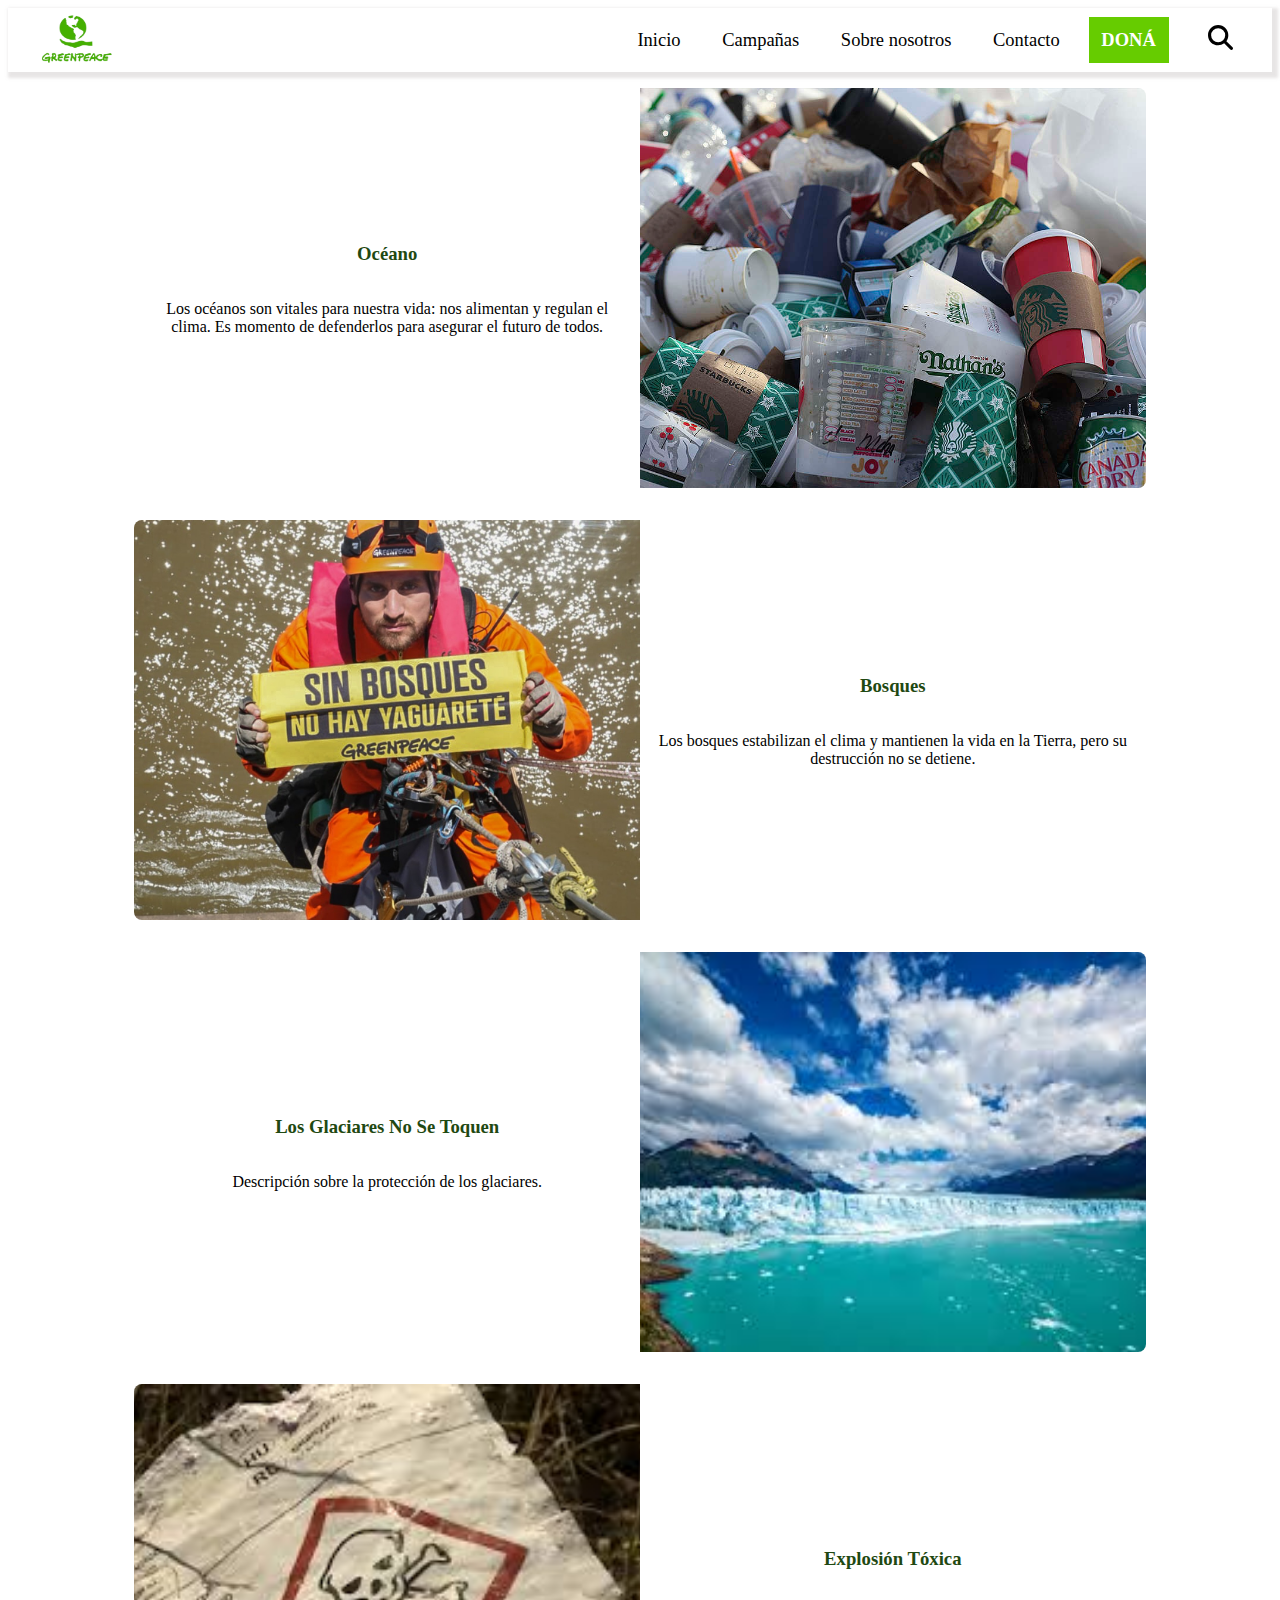
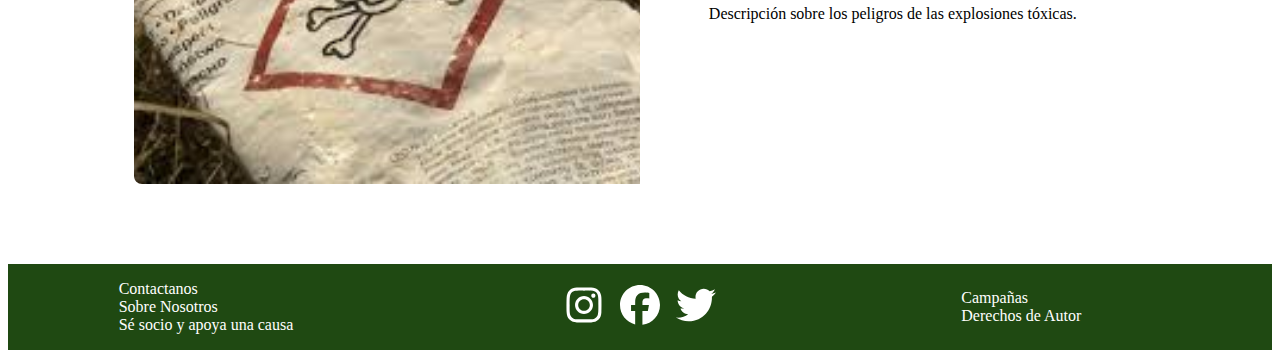
==== campanas.html @ 453e65d4 "cambios realizados" ====
<!DOCTYPE html>
<html lang="en">
  <head>
    <meta charset="UTF-8" />
    <meta name="viewport" content="width=device-width, initial-scale=1.0" />
    <title>Fundación GreenPeace</title>
    <link rel="stylesheet" href="styleCampanas.css" />
  </head>
  <body>
    <header>
      <nav class="hero-nav">
        <div class="nav-logo">
          <img src="images/GreenPeaceLogo.png" alt="" />
        </div>
        <div class="hamburg-nav">
          <svg xmlns="http://www.w3.org/2000/svg" viewBox="0 0 448 512">
            <path
              d="M0 96C0 78.3 14.3 64 32 64H416c17.7 0 32 14.3 32 32s-14.3 32-32 32H32C14.3 128 0 113.7 0 96zM0 256c0-17.7 14.3-32 32-32H416c17.7 0 32 14.3 32 32s-14.3 32-32 32H32c-17.7 0-32-14.3-32-32zM448 416c0 17.7-14.3 32-32 32H32c-17.7 0-32-14.3-32-32s14.3-32 32-32H416c17.7 0 32 14.3 32 32z"
            />
          </svg>
        </div>
        <div class="nav-li">
          <li class="hero-nav-li"><a href="index.html">Inicio</a></li>
          <li class="hero-nav-li"><a href="campanas.html">Campañas</a></li>
          <li class="hero-nav-li"><a href="sobrenosotros.html">Sobre nosotros</a></li>
          <li class="hero-nav-li"><a href="contacto.html">Contacto</a></li>
          <li class="hero-nav-li donate">DONÁ</li>
          <li class="hero-nav-li search">
            <svg
              xmlns="http://www.w3.org/2000/svg"
              viewBox="0 0 512 512"
              style="width: 25px; height: 25px"
            >
              <path
                d="M416 208c0 45.9-14.9 88.3-40 122.7L502.6 457.4c12.5 12.5 12.5 32.8 0 45.3s-32.8 12.5-45.3 0L330.7 376c-34.4 25.2-76.8 40-122.7 40C93.1 416 0 322.9 0 208S93.1 0 208 0S416 93.1 416 208zM208 352a144 144 0 1 0 0-288 144 144 0 1 0 0 288z"
              />
            </svg>
          </li>
        </div>
      </nav>
    </header>
    <section class="main-content">
        <article class="card">
            <div class="card-image">
                <img src="images/contaminacionEnElOceano.jpg" alt="Imagen de Contaminación en el Océano">
            </div>
            <div class="card-text">
                <h3>Océano</h3>
                <p>Los océanos son vitales para nuestra vida: nos alimentan y regulan el clima. Es momento de defenderlos para asegurar el futuro de todos.</p>
            </div>
        </article>
        <article class="card">
            <div class="card-text">
                <h3>Bosques</h3>
                <p>Los bosques estabilizan el clima y mantienen la vida en la Tierra, pero su destrucción no se detiene.</p>
            </div>
            <div class="card-image">
                <img src="images/sinBosquesNoHayAnimales.jpg" alt="Imagen de Sin Bosques No Hay Animales">
            </div>
        </article>
        <article class="card">
            <div class="card-image">
                <img src="images/LosGlaciaresNoSeToan.jpg" alt="Imagen de Los Glaciares No Se Toquen">
            </div>
            <div class="card-text">
                <h3>Los Glaciares No Se Toquen</h3>
                <p>Descripción sobre la protección de los glaciares.</p>
            </div>
        </article>
        <article class="card">
            <div class="card-text">
                <h3>Explosión Tóxica</h3>
                <p>Descripción sobre los peligros de las explosiones tóxicas.</p>
            </div>
            <div class="card-image">
                <img src="images/explosionToxica.jpg" alt="Imagen de Explosión Tóxica">
            </div>
        </article>
    </section>
      <footer>
        <div class="footer-info">
          <ul class="ul-footer-info">
            <a class="li-footer-info" href="contacto.html" target="_blank"
              >Contactanos</a
            >
            <a class="li-footer-info" href="sobrenosotros.html" target="_blank"
              >Sobre Nosotros</a
            >
            <a
              class="li-footer-info"
              href="https://app.greenpeace.org.ar/coupon/regular/forms/registration?utm_source=web&utm_medium=openSpace&utm_content=banner_home&utm_term=todos&utm_campaign=Institucional&_ga=2.223874075.1846961723.1719697129-924410726.1718218111&_gac=1.90974824.1719429317.CjwKCAjw-O6zBhASEiwAOHeGxWW0s3GY6BzreyjB_FDIliIgQuqwfJRxjuy3Mj08YCf7xbo9e6WmJxoC41AQAvD_BwE"
              target="_blank"
              >Sé socio y apoya una causa</a
            >
          </ul>
          <ul class="ul-footer-info-red">
            <a class="li-footer-info" href="instagram.com"
              ><svg xmlns="http://www.w3.org/2000/svg" viewBox="0 0 448 512">
                <path
                  d="M224.1 141c-63.6 0-114.9 51.3-114.9 114.9s51.3 114.9 114.9 114.9S339 319.5 339 255.9 287.7 141 224.1 141zm0 189.6c-41.1 0-74.7-33.5-74.7-74.7s33.5-74.7 74.7-74.7 74.7 33.5 74.7 74.7-33.6 74.7-74.7 74.7zm146.4-194.3c0 14.9-12 26.8-26.8 26.8-14.9 0-26.8-12-26.8-26.8s12-26.8 26.8-26.8 26.8 12 26.8 26.8zm76.1 27.2c-1.7-35.9-9.9-67.7-36.2-93.9-26.2-26.2-58-34.4-93.9-36.2-37-2.1-147.9-2.1-184.9 0-35.8 1.7-67.6 9.9-93.9 36.1s-34.4 58-36.2 93.9c-2.1 37-2.1 147.9 0 184.9 1.7 35.9 9.9 67.7 36.2 93.9s58 34.4 93.9 36.2c37 2.1 147.9 2.1 184.9 0 35.9-1.7 67.7-9.9 93.9-36.2 26.2-26.2 34.4-58 36.2-93.9 2.1-37 2.1-147.8 0-184.8zM398.8 388c-7.8 19.6-22.9 34.7-42.6 42.6-29.5 11.7-99.5 9-132.1 9s-102.7 2.6-132.1-9c-19.6-7.8-34.7-22.9-42.6-42.6-11.7-29.5-9-99.5-9-132.1s-2.6-102.7 9-132.1c7.8-19.6 22.9-34.7 42.6-42.6 29.5-11.7 99.5-9 132.1-9s102.7-2.6 132.1 9c19.6 7.8 34.7 22.9 42.6 42.6 11.7 29.5 9 99.5 9 132.1s2.7 102.7-9 132.1z"
                /></svg
            ></a>
            <a class="li-footer-info" href="facebook.com"
              ><svg xmlns="http://www.w3.org/2000/svg" viewBox="0 0 512 512">
                <path
                  d="M512 256C512 114.6 397.4 0 256 0S0 114.6 0 256C0 376 82.7 476.8 194.2 504.5V334.2H141.4V256h52.8V222.3c0-87.1 39.4-127.5 125-127.5c16.2 0 44.2 3.2 55.7 6.4V172c-6-.6-16.5-1-29.6-1c-42 0-58.2 15.9-58.2 57.2V256h83.6l-14.4 78.2H287V510.1C413.8 494.8 512 386.9 512 256h0z"
                /></svg
            ></a>
            <a class="li-footer-info" href="twitter.com"
              ><svg xmlns="http://www.w3.org/2000/svg" viewBox="0 0 512 512">
                <path
                  d="M459.4 151.7c.3 4.5 .3 9.1 .3 13.6 0 138.7-105.6 298.6-298.6 298.6-59.5 0-114.7-17.2-161.1-47.1 8.4 1 16.6 1.3 25.3 1.3 49.1 0 94.2-16.6 130.3-44.8-46.1-1-84.8-31.2-98.1-72.8 6.5 1 13 1.6 19.8 1.6 9.4 0 18.8-1.3 27.6-3.6-48.1-9.7-84.1-52-84.1-103v-1.3c14 7.8 30.2 12.7 47.4 13.3-28.3-18.8-46.8-51-46.8-87.4 0-19.5 5.2-37.4 14.3-53 51.7 63.7 129.3 105.3 216.4 109.8-1.6-7.8-2.6-15.9-2.6-24 0-57.8 46.8-104.9 104.9-104.9 30.2 0 57.5 12.7 76.7 33.1 23.7-4.5 46.5-13.3 66.6-25.3-7.8 24.4-24.4 44.8-46.1 57.8 21.1-2.3 41.6-8.1 60.4-16.2-14.3 20.8-32.2 39.3-52.6 54.3z"
                /></svg
            ></a>
          </ul>
          <ul class="ul-footer-info">
            <a class="li-footer-info" href="contacto.html" target="_blank"
              >Campañas</a
            >
            <a class="li-footer-info" href="sobrenosotros.html" target="_blank"
              >Derechos de Autor</a
            >
          </ul>
        </div>
      </footer>
    </section>

    <script src="greenpeace.js"></script>
  </body>
</html>
---- styleCampanas.css ----
/* Header NAV */
header,
.hero-nav,
.hero-nav-li {
  max-width: 100vw;
}

.hamburg-nav {
  display: none;
}

.hero-nav {
  display: flex;
  align-items: center;
  justify-content: space-between;
  box-shadow: 3px 3px 3px 3px rgba(185, 179, 179, 0.342);
}

.nav-li {
  display: flex;
  gap: 1rem;
  margin-right: 2rem;
  align-items: center;
}

.hero-nav-li {
  text-decoration: none;
  font-size: 18.5px;
  list-style: none;
  font-weight: 500;
  padding: 0.8rem;
  cursor: pointer;
  position: relative;
}

.hero-nav-li::after {
  content: "";
  position: absolute;
  bottom: 0;
  left: 50%;
  width: 0;
  height: 3px;
  background-color: #66cc00;
  transition: all 0.5s ease-in-out;
}

.hero-nav-li:hover::after {
  width: 100%;
  left: 0;
}

a {
  color: inherit;
  text-decoration: none;
}

.donate {
  background-color: #66cc00;
  font-weight: bold;
  color: white;
}

.donate:hover {
  background-color: #66cc007a;
}

.nav-logo {
  margin-left: 1rem;
  width: 150px;
}

.nav-logo img {
  width: 100px;
  height: 60px;
}

.hero-nav-li.search {
  margin-left: 1rem;
  padding: 0.45rem;
}
/*Cartas*/
.main-content {
    display: flex;
    flex-direction: column;
    align-items: center;
  }
  
  .card {
    display: flex;
    flex-direction: row-reverse; /* Inicia con las imágenes a la derecha en desktop */
    margin: 1rem 0;
    width: 80%; /* Ancho ajustado, puedes cambiarlo según tu diseño */
    border-radius: 8px;
    overflow: hidden;
    height: 400px; /* Altura fija para todas las cartas */
  }
  
  .card-image,
  .card-text {
    width: 50%;
  }
  
  .card-image img {
    width: 100%;
    height: 100%; /* Hacer que la imagen llene toda la altura del contenedor */
    object-fit: cover; /* Asegurar que la imagen cubra el espacio sin deformarse */
  }
  
  .card-text {
    display: flex;
    flex-direction: column;
    justify-content: center;
    align-items: center;
    text-align: center;
    padding: 1rem;
    box-sizing: border-box; /* Asegura que el padding no cause overflow */
  }
  
  .card-text h3 {
    color: #1f4912; /* Cambiar el color del h3 */
  }
/* Footer */

footer {
  background-color: #1f4912;
  width: 100%;
  margin: 0;
  margin-top: 4rem;
  position: relative;
  bottom: 0;
}

.footer-info {
  display: flex;
  flex-direction: row;
  align-items: center;
  justify-content: space-around;
}

.ul-footer-info {
  display: flex;
  flex-direction: column;
  padding: 0;
  width: 200px;
}

.li-footer-info {
  text-decoration: none;
  list-style: none;
  color: white;
}

.ul-footer-info-red {
  padding: 0;
  display: flex;
  align-items: center;
  justify-content: center;
  gap: 1rem;
  width: 200px;
}

.li-footer-info svg {
  width: 40px;
  fill: white;
  height: 40px;
}

@media only screen and (max-width: 600px) {
    .card {
        flex-direction: column; /* Cambia a column para móviles */
        height: auto; /* Altura automática */
      }
    
      .card-image,
      .card-text {
        width: 100%; /* Ancho completo en móviles */
      }
    
      .card-image {
        order: -1; /* Cambia el orden para poner la imagen arriba en móviles */
        height: 200px; /* Altura fija para las imágenes en móviles */
      }
    
      .card-text {
        order: 1; /* Cambia el orden para poner el texto abajo en móviles */
      }
  .hero-nav {
    box-shadow: 3px 3px 3px 3px rgba(185, 179, 179, 0.342);
  }

  .nav-li {
    display: none;
  }

  .nav-li.activeHamburgues {
    transition: all 0.3s ease-in;
    margin-right: 0;
    display: flex;
    flex-direction: column;
    position: absolute;
    right: 0.15rem;
    width: 150px;
    top: 64px;
    background-color: #fcffff;
    box-shadow: 3px 3px 3px 0px rgba(185, 179, 179, 0.342);
    z-index: 3;
  }

  .hamburg-nav {
    display: flex;
    width: 30px;
    margin-right: 1rem;
    height: 30px;
    cursor: pointer;
  }

  .ul-footer-info-red {
    flex-direction: column;
  }

  .ul-footer-info {
    gap: 1rem;
    margin: 0.5rem;
  }

  .li-footer-info svg {
    width: 30px;
    height: 30px;
  }
}
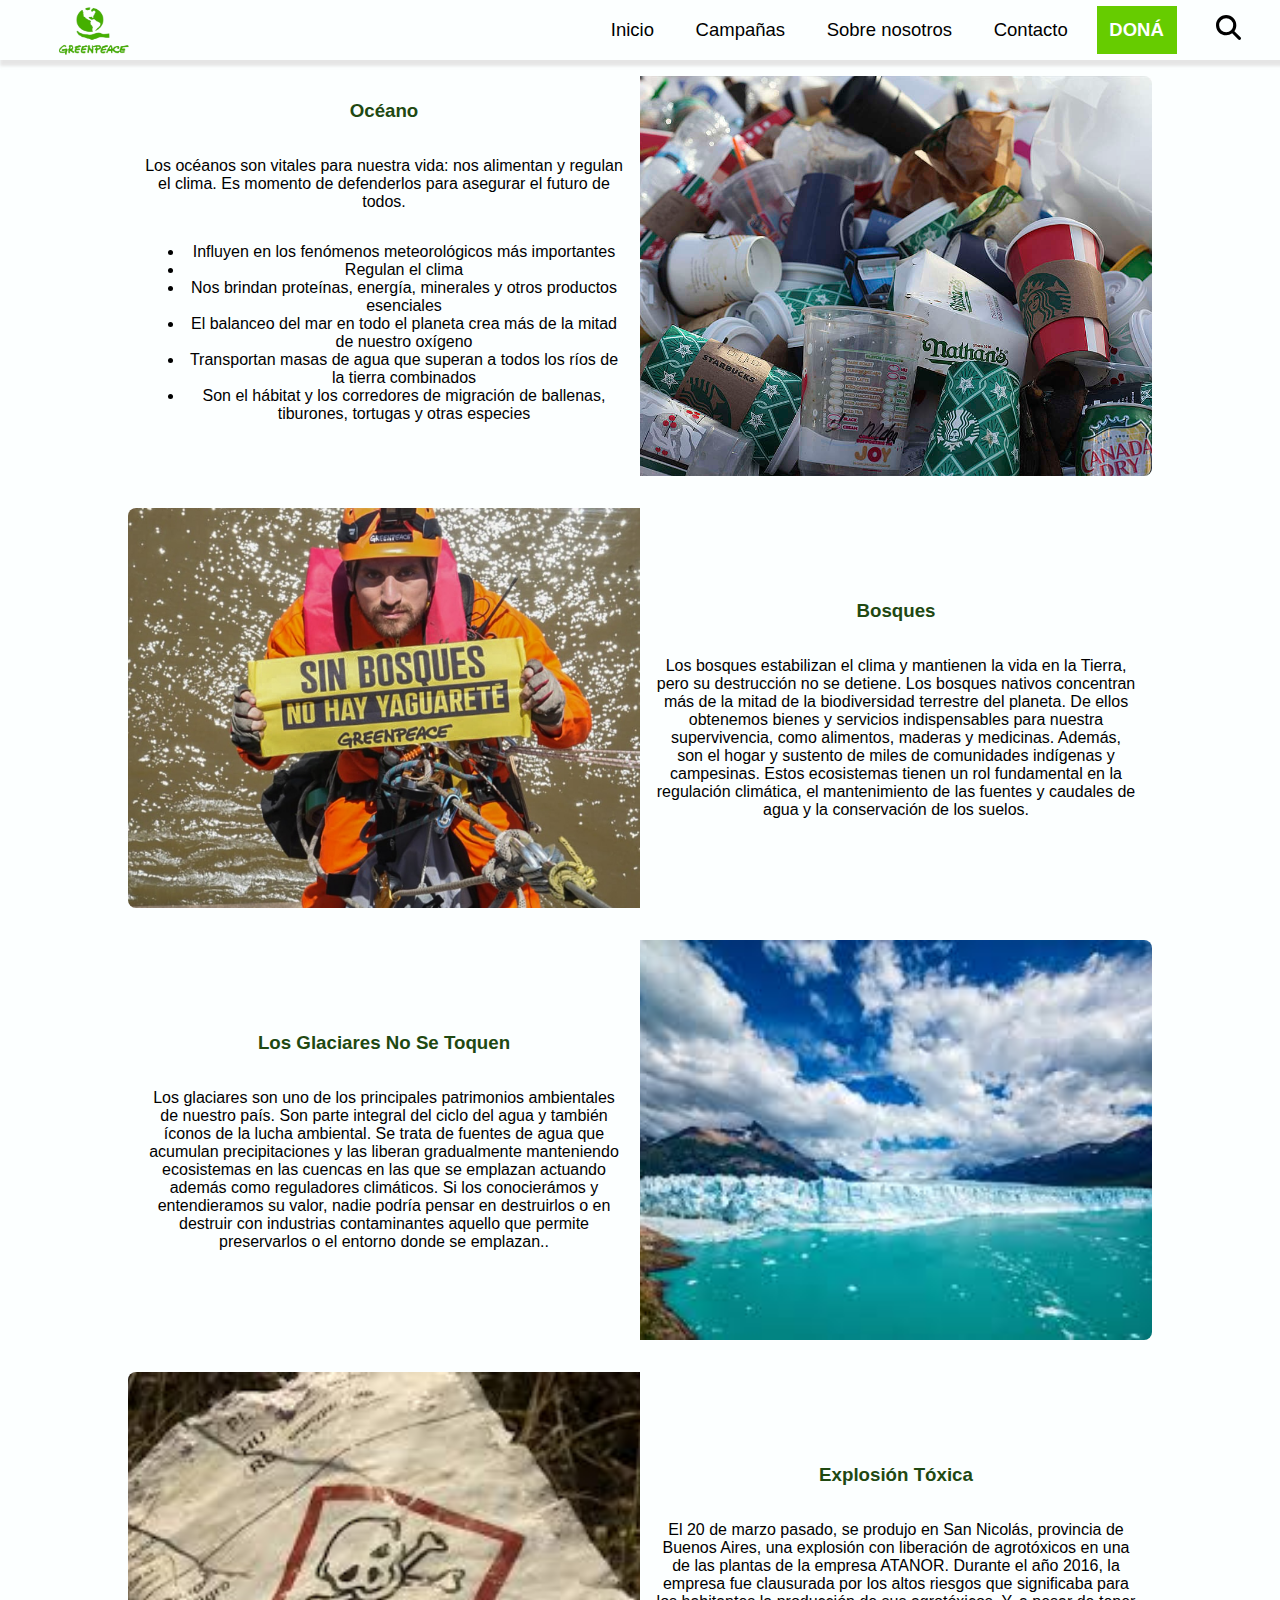
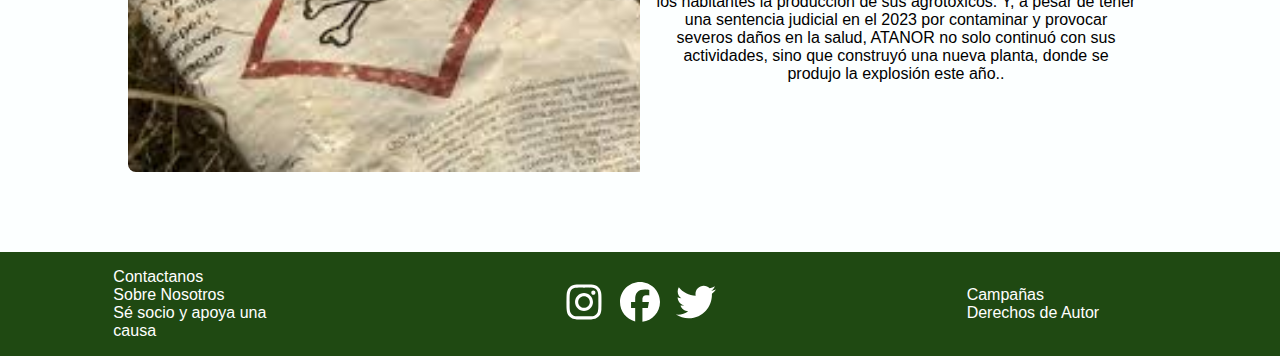
==== commit 67f45427: "UserLogueado - Y varios arreglos más" ====
--- a/campanas.html
+++ b/campanas.html
@@ -4,13 +4,26 @@
     <meta charset="UTF-8" />
     <meta name="viewport" content="width=device-width, initial-scale=1.0" />
     <title>Fundación GreenPeace</title>
-    <link rel="stylesheet" href="styleCampanas.css" />
+    <link rel="stylesheet" href="style.css" />
   </head>
   <body>
     <header>
       <nav class="hero-nav">
         <div class="nav-logo">
           <img src="images/GreenPeaceLogo.png" alt="" />
+          <li class="administrator" style="display: none">
+            <svg xmlns="http://www.w3.org/2000/svg" viewBox="0 0 448 512">
+              <path
+                d="M96 128a128 128 0 1 0 256 0A128 128 0 1 0 96 128zm94.5 200.2l18.6 31L175.8 483.1l-36-146.9c-2-8.1-9.8-13.4-17.9-11.3C51.9 342.4 0 405.8 0 481.3c0 17 13.8 30.7 30.7 30.7H162.5c0 0 0 0 .1 0H168 280h5.5c0 0 0 0 .1 0H417.3c17 0 30.7-13.8 30.7-30.7c0-75.5-51.9-138.9-121.9-156.4c-8.1-2-15.9 3.3-17.9 11.3l-36 146.9L238.9 359.2l18.6-31c6.4-10.7-1.3-24.2-13.7-24.2H224 204.3c-12.4 0-20.1 13.6-13.7 24.2z"
+              />
+            </svg>
+          </li>
+          <ul class="adminOpen" style="display: none">
+            <li>Crear nueva noticia</li>
+            <li>Borrar noticia nueva</li>
+            <li>Modificar noticia</li>
+            <li id="deslogear">Deslogear</li>
+          </ul>
         </div>
         <div class="hamburg-nav">
           <svg xmlns="http://www.w3.org/2000/svg" viewBox="0 0 448 512">
@@ -22,7 +35,9 @@
         <div class="nav-li">
           <li class="hero-nav-li"><a href="index.html">Inicio</a></li>
           <li class="hero-nav-li"><a href="campanas.html">Campañas</a></li>
-          <li class="hero-nav-li"><a href="sobrenosotros.html">Sobre nosotros</a></li>
+          <li class="hero-nav-li">
+            <a href="sobrenosotros.html">Sobre nosotros</a>
+          </li>
           <li class="hero-nav-li"><a href="contacto.html">Contacto</a></li>
           <li class="hero-nav-li donate">DONÁ</li>
           <li class="hero-nav-li search">
@@ -39,40 +54,66 @@
         </div>
       </nav>
     </header>
-    <section class="main-content">
-        <article class="card">
-            <div class="card-image">
+    <section class="main-content-campañas">
+        <article class="card-campañas">
+            <div class="card-campañas-image">
                 <img src="images/contaminacionEnElOceano.jpg" alt="Imagen de Contaminación en el Océano">
             </div>
-            <div class="card-text">
+            <div class="card-text-campañas">
                 <h3>Océano</h3>
-                <p>Los océanos son vitales para nuestra vida: nos alimentan y regulan el clima. Es momento de defenderlos para asegurar el futuro de todos.</p>
+                <p>Los océanos son vitales para nuestra vida: nos alimentan y regulan el clima. Es momento de defenderlos para asegurar el futuro de todos.
+                  <ul>
+                <li>
+                 Influyen en los fenómenos meteorológicos más importantes
+                </li>    
+                <li>
+                 Regulan el clima
+                </li>
+                <li>
+                 Nos brindan proteínas, energía, minerales y otros productos esenciales
+                </li>
+                <li>
+                 El balanceo del mar en todo el planeta crea más de la mitad de nuestro oxígeno
+                </li>  
+                <li>
+                 Transportan masas de agua que superan a todos los ríos de la tierra combinados
+                </li>
+                <li>
+                 Son el hábitat y los corredores de migración de ballenas, tiburones, tortugas y otras especies
+                </li>
+                  </ul>
+                </p>
             </div>
         </article>
-        <article class="card">
-            <div class="card-text">
+        <article class="card-campañas">
+            <div class="card-text-campañas">
                 <h3>Bosques</h3>
-                <p>Los bosques estabilizan el clima y mantienen la vida en la Tierra, pero su destrucción no se detiene.</p>
+                <p>Los bosques estabilizan el clima y mantienen la vida en la Tierra, pero su destrucción no se detiene.
+                  Los bosques nativos concentran más de la mitad de la biodiversidad terrestre del planeta.
+                   De ellos obtenemos bienes y servicios indispensables para nuestra supervivencia, como alimentos, maderas y medicinas. Además, son el hogar y sustento de miles de comunidades indígenas y campesinas.  Estos ecosistemas tienen un rol fundamental en la regulación climática, el mantenimiento de las fuentes y caudales de agua y la conservación de los suelos.
+                </p>
             </div>
-            <div class="card-image">
+            <div class="card-campañas-image">
                 <img src="images/sinBosquesNoHayAnimales.jpg" alt="Imagen de Sin Bosques No Hay Animales">
             </div>
         </article>
-        <article class="card">
-            <div class="card-image">
+        <article class="card-campañas">
+            <div class="card-campañas-image">
                 <img src="images/LosGlaciaresNoSeToan.jpg" alt="Imagen de Los Glaciares No Se Toquen">
             </div>
-            <div class="card-text">
+            <div class="card-text-campañas">
                 <h3>Los Glaciares No Se Toquen</h3>
-                <p>Descripción sobre la protección de los glaciares.</p>
+                <p>Los glaciares son uno de los principales patrimonios ambientales de nuestro país. Son parte integral del ciclo del agua y también íconos de la lucha ambiental.
+Se trata de fuentes de agua que acumulan precipitaciones y las liberan gradualmente manteniendo ecosistemas en las cuencas en las que se emplazan actuando además como reguladores climáticos.
+Si los conocierámos y entendieramos su valor, nadie podría pensar en destruirlos o en destruir con industrias contaminantes aquello que permite preservarlos o el entorno donde  se emplazan..</p>
             </div>
         </article>
-        <article class="card">
-            <div class="card-text">
+        <article class="card-campañas">
+            <div class="card-text-campañas">
                 <h3>Explosión Tóxica</h3>
-                <p>Descripción sobre los peligros de las explosiones tóxicas.</p>
+                <p>El 20 de marzo pasado, se produjo en San Nicolás, provincia de Buenos Aires, una explosión con liberación de agrotóxicos en una de las plantas de la empresa ATANOR.   Durante el año 2016, la empresa fue clausurada por los altos riesgos que significaba para los habitantes la producción de sus agrotóxicos. Y, a pesar de tener una sentencia judicial en el 2023 por contaminar y provocar severos daños en la salud, ATANOR no solo continuó con sus actividades, sino que construyó una nueva planta, donde se produjo la explosión este año..</p>
             </div>
-            <div class="card-image">
+            <div class="card-campañas-image">
                 <img src="images/explosionToxica.jpg" alt="Imagen de Explosión Tóxica">
             </div>
         </article>
@@ -114,7 +155,7 @@
             ></a>
           </ul>
           <ul class="ul-footer-info">
-            <a class="li-footer-info" href="contacto.html" target="_blank"
+            <a class="li-footer-info" href="campanas.html" target="_blank"
               >Campañas</a
             >
             <a class="li-footer-info" href="sobrenosotros.html" target="_blank"
--- a/style.css
+++ b/style.css
@@ -0,0 +1,598 @@
+html,
+body {
+  min-height: 100vh;
+  max-width: 100vw;
+  background-color: #fcffff;
+  margin: 0;
+  position: relative;
+  font-family: "Gill Sans", "Gill Sans MT", Calibri, "Trebuchet MS", sans-serif;
+}
+* {
+  box-sizing: border-box;
+}
+/* Header NAV */
+header,
+.hero-nav,
+.hero-nav-li {
+  max-width: 100vw;
+}
+.hamburg-nav {
+  display: none;
+}
+.hero-nav {
+  display: flex;
+  align-items: center;
+  justify-content: space-between;
+  box-shadow: 3px 3px 3px 3px rgba(185, 179, 179, 0.342);
+}
+.nav-li {
+  display: flex;
+  gap: 1rem;
+  margin-right: 2rem;
+  align-items: center;
+}
+.hero-nav-li {
+  text-decoration: none; /*Cambie esto por que si no se ven en azul los links*/
+  font-size: 18.5px;
+  list-style: none;
+  font-weight: 500;
+  padding: 0.8rem;
+  cursor: pointer;
+  position: relative;
+}
+
+.hero-nav-li::after {
+  content: "";
+  position: absolute;
+  bottom: 0;
+  left: 50%;
+  width: 0;
+  height: 3px;
+  background-color: #66cc00;
+  transition: all 0.5s ease-in-out;
+}
+.hero-nav-li:hover::after {
+  width: 100%;
+  left: 0;
+}
+a {
+  color: inherit; /* Usa el color del elemento padre */
+  text-decoration: none; /* Quita el subrayado */
+}
+.donate {
+  background-color: #66cc00;
+  font-weight: bold;
+  color: white;
+}
+.donate:hover {
+  background-color: #66cc007a;
+}
+.nav-logo {
+  margin-left: 1rem;
+  width: 150px;
+  display: flex;
+  align-items: center;
+  justify-content: center;
+}
+.nav-logo img {
+  width: 100px;
+  height: 60px;
+}
+.hero-nav-li.search {
+  margin-left: 1rem;
+  padding: 0.45rem;
+}
+/* ---------------Header NAV--------------------------- */
+
+/* Página principal HOME - INICIO */
+.hero-home {
+  display: flex;
+  align-items: center;
+  flex-direction: column;
+}
+.title-primary {
+  display: flex;
+  flex-direction: row;
+  align-items: center;
+  margin: 1rem;
+  gap: 1rem;
+}
+.title-primary p {
+  align-content: center;
+  width: 80%;
+  text-align: center;
+  height: 120px;
+  border-left: 3px solid #66cc00;
+}
+
+.one-article {
+  display: grid;
+  grid-template-columns: repeat(2, 1fr);
+  justify-content: center;
+  align-items: center;
+  gap: 2rem;
+}
+.one-image,
+.two-image {
+  box-shadow: 3px 3px 3px 3px rgba(185, 179, 179, 0.582);
+  position: relative;
+  width: 90%;
+  height: auto;
+  justify-self: center;
+}
+.one-image::before,
+.two-image::before {
+  content: "";
+  position: absolute;
+  width: 100%;
+  height: 100%;
+  background-color: rgba(43, 40, 40, 0.534);
+  z-index: 1;
+}
+.one-image p,
+.two-image p {
+  position: absolute;
+  top: 0;
+  left: 1rem;
+  z-index: 2;
+  font-weight: 600;
+  color: white;
+}
+.two-article {
+  margin-top: 3rem;
+  width: 100%;
+  height: 100%;
+  display: grid;
+  grid-template-columns: repeat(auto-fit, minmax(180px, 1fr));
+  justify-content: center;
+  align-items: center;
+}
+.card-image {
+  width: 180px;
+  height: 232px;
+  background-position: center;
+  background-size: cover;
+  box-shadow: 3px 3px 3px 3px rgba(185, 179, 179, 0.582);
+  display: flex;
+  align-items: end;
+  position: relative;
+  justify-self: center;
+}
+.card-image::before {
+  content: "";
+  position: absolute;
+  width: 100%;
+  height: 30%;
+  z-index: 1;
+}
+
+.card-title {
+  position: absolute;
+  bottom: 0;
+  width: 100%;
+  font-size: 1rem;
+  color: white;
+  background-color: rgba(0, 0, 0, 0.5);
+  padding: 10px;
+  transition: transform 0.3s, opacity 0.3s;
+  z-index: 2;
+}
+
+.card-info {
+  position: absolute;
+  bottom: 0;
+  width: 100%;
+  color: white;
+  max-height: 0;
+  overflow: hidden;
+  padding: 4px;
+  transition: max-height 0.3s, background-color 0.3s;
+  z-index: 1;
+}
+
+.card-image:hover .card-info {
+  max-height: 100px; /* Ajusta este valor según sea necesario */
+  background-color: rgba(0, 0, 0, 0.5);
+}
+.card-image:hover .card-title {
+  transform: translateY(-97px);
+}
+/* ---- */
+.card-image:nth-child(1) {
+  background-image: url("images/contaminacionEnElOceano.jpg");
+}
+.card-image:nth-child(2) {
+  background-image: url("images/sinBosquesNoHayAnimales.jpg");
+}
+.card-image:nth-child(3) {
+  background-image: url("images/LosGlaciaresNoSeToan.jpg");
+}
+.card-image:nth-child(4) {
+  background-image: url("images/explosionToxica.jpg");
+}
+
+/* footer */
+
+footer {
+  background-color: #1f4912;
+  width: 100%;
+  margin: 0;
+  margin-top: 4rem;
+  position: relative;
+  bottom: 0;
+}
+.footer-info {
+  display: flex;
+  flex-direction: row;
+  align-items: center;
+  justify-content: space-around;
+}
+.ul-footer-info {
+  display: flex;
+  flex-direction: column;
+  padding: 0;
+  width: 200px;
+}
+.li-footer-info {
+  text-decoration: none;
+  list-style: none;
+  color: white;
+}
+.ul-footer-info-red {
+  padding: 0;
+  display: flex;
+  align-items: center;
+  justify-content: center;
+  gap: 1rem;
+  width: 200px;
+}
+.li-footer-info svg {
+  width: 40px;
+  fill: white;
+  height: 40px;
+}
+.card {
+  display: flex;
+  flex-direction: row;
+  width: 80%;
+  box-shadow: 3px 3px 3px rgba(185, 179, 179, 0.582);
+  border: 1px solid #ccc;
+  border-radius: 8px;
+  overflow: hidden;
+}
+
+.card-image img {
+  width: 100%;
+  height: auto;
+  object-fit: cover;
+}
+
+.card-image {
+  flex: 1;
+  overflow: hidden;
+}
+
+.card-text {
+  flex: 1;
+  padding: 1rem;
+  display: flex;
+  flex-direction: column;
+  justify-content: center;
+}
+
+.card-text h3 {
+  margin: 0;
+  font-size: 1.5rem;
+  color: #66cc00;
+}
+
+.card-text p {
+  margin: 0.5rem 0 0;
+}
+/* ------------------------Sobre nosotros -----------------------------*/
+/* Sobre Nosotros */
+.main-content {
+  display: flex;
+  flex-direction: column;
+  align-items: center;
+  padding: 4rem;
+}
+
+.card-sobre-nosotros {
+  display: flex;
+  flex-direction: row;
+  justify-content: space-around;
+  align-items: center;
+  margin-bottom: 2rem;
+}
+
+.card-sobre-nosotros-text {
+  flex: 1;
+  margin-right: 1rem; /* Espacio entre texto e imagen */
+  text-align: justify; /* Justificar texto */
+}
+
+.card-image-sobre-nosotros {
+  flex: 1;
+  margin-left: 1rem; /* Espacio entre imagen y texto */
+}
+
+.card-image-sobre-nosotros img {
+  max-width: 100%; /* Ajustar el ancho máximo de la imagen */
+  height: auto; /* Altura automática según el ancho */
+}
+
+.card-sobre-nosotros p {
+  font-size: 20px; /* Tamaño del párrafo */
+  line-height: 1.6; /* Altura de línea */
+}
+
+.card-sobre-nosotros-extra {
+  display: flex;
+  justify-content: space-around;
+  flex-wrap: wrap; /* Para que las tarjetas se envuelvan en dispositivos más pequeños */
+  gap: 20px; /* Espacio entre las tarjetas */
+}
+
+.card-extra {
+  position: relative;
+  width: 100%;
+  max-width: 500px; /* Ancho máximo de cada tarjeta */
+  overflow: hidden; /* Para asegurar que la imagen ocupe todo el espacio */
+}
+
+.card-extra img {
+  width: 100%; /* La imagen ocupa todo el ancho de su contenedor */
+  height: auto; /* Altura automática según el ancho */
+  display: block; /* Asegura que la imagen se comporte correctamente */
+}
+
+.card-text {
+  position: absolute;
+  bottom: 0;
+  left: 0;
+  width: 100%;
+  background-color: rgba(0, 0, 0, 0.411); /* Color de fondo del texto */
+  color: white;
+  padding: 10px;
+  box-sizing: border-box;
+}
+
+.card-extra h5 {
+  font-size: 20px; /* Tamaño de letra para el título aumentado */
+  margin-bottom: 10px; /* Espacio inferior para separar el título del texto */
+}
+.card-extra p {
+  font-size: 16px; /* Tamaño de letra para la descripción aumentado */
+  line-height: 1.4; /* Espaciado entre líneas */
+  margin-bottom: 15px; /* Espacio inferior para separar los párrafos */
+}
+/* -------------------------------------------------------------------- */
+/* ------------------------------------------------- Campañas------------------------------------------------- */
+.main-content-campañas {
+  display: flex;
+  flex-direction: column;
+  align-items: center;
+}
+
+.card-campañas {
+  display: flex;
+  flex-direction: row-reverse; /* Inicia con las imágenes a la derecha en desktop */
+  margin: 1rem 0;
+  width: 80%; /* Ancho ajustado, puedes cambiarlo según tu diseño */
+  border-radius: 8px;
+  overflow: hidden;
+  height: 400px; /* Altura fija para todas las cartas */
+}
+
+.card-campañas-image,
+.card-text-campañas {
+  width: 50%;
+}
+
+.card-campañas-image img {
+  width: 100%;
+  height: 100%; /* Hacer que la imagen llene toda la altura del contenedor */
+  object-fit: cover; /* Asegurar que la imagen cubra el espacio sin deformarse */
+}
+
+.card-text-campañas {
+  display: flex;
+  flex-direction: column;
+  justify-content: center;
+  align-items: center;
+  text-align: center;
+  padding: 1rem;
+  box-sizing: border-box; /* Asegura que el padding no cause overflow */
+}
+
+.card-text-campañas h3 {
+  color: #1f4912; /* Cambiar el color del h3 */
+}
+/* ------------------------------------------------- Campañas------------------------------------------------- */
+/* login page */
+.section-form-login {
+  min-height: 100vh;
+  display: flex;
+  align-items: center;
+  justify-content: center;
+}
+.form-login {
+  background-image: url("images/GreenPeaceLogo.png");
+  background-size: 150px auto;
+  background-position: top;
+  background-repeat: no-repeat;
+  display: flex;
+  align-items: center;
+  justify-content: flex-end;
+
+  height: 400px;
+  width: 300px;
+  flex-direction: column;
+  background-color: #e3e6e6;
+  border: 1px solid rgba(82, 78, 78, 0.342);
+  gap: 1rem;
+  padding-bottom: 2rem;
+}
+.form-login label {
+  font-size: 1.15rem;
+}
+.form-login input {
+  width: 80%;
+  height: 40px;
+  border: none;
+  padding: 0.6rem;
+}
+.form-login input:focus {
+  outline: none;
+}
+.form-login input[type="submit"] {
+  margin-top: 1rem;
+  border: 1px solid rgb(117, 114, 114);
+  cursor: pointer;
+}
+
+/* administrador vision en header */
+.administrator {
+  width: 50px;
+  height: 50px;
+  border: 1px solid rgb(194, 28, 28);
+  fill: rgb(194, 28, 28);
+  border-radius: 100%;
+}
+.administrator {
+  text-decoration: none; /*Cambie esto por que si no se ven en azul los links*/
+  font-size: 18.5px;
+  list-style: none;
+  font-weight: 500;
+  padding: 0.8rem;
+  cursor: pointer;
+  position: relative;
+}
+.adminOpen {
+  margin-right: 0;
+  display: none;
+  position: absolute;
+  flex-direction: column;
+  transition: all 0.3s ease-in;
+  left: 1rem;
+  width: 220px;
+  height: auto;
+  border-radius: 0;
+  top: 46px;
+  background-color: #fcffff;
+  box-shadow: 3px 3px 3px 0px rgba(185, 179, 179, 0.342);
+  z-index: 3;
+  gap: 1.5rem;
+}
+.adminOpen li {
+  cursor: pointer;
+  list-style: none;
+  padding: 15px;
+}
+/* mediaquerys home-hero*/
+@media (max-width: 800px) {
+  .two-article {
+    gap: 1rem;
+    grid-template-columns: repeat(2, 1fr);
+  }
+}
+@media only screen and (max-width: 600px) {
+  .two-article {
+    gap: 1rem;
+    grid-template-columns: repeat(1, 1fr);
+  }
+  .one-article {
+    grid-template-columns: repeat(1, 1fr);
+  }
+  .hero-nav {
+    box-shadow: 3px 3px 3px 3px rgba(185, 179, 179, 0.342);
+  }
+  .nav-li {
+    display: none;
+  }
+  .nav-li.activeHamburgues {
+    transition: all 0.3s ease-in;
+    margin-right: 0;
+    display: flex;
+    flex-direction: column;
+    position: absolute;
+    right: 0.15rem;
+    width: 150px;
+    top: 64px;
+    background-color: #fcffff;
+    box-shadow: 3px 3px 3px 0px rgba(185, 179, 179, 0.342);
+    z-index: 3;
+  }
+  .hamburg-nav {
+    display: flex;
+    width: 30px;
+    margin-right: 1rem;
+    height: 30px;
+    cursor: pointer;
+  }
+  .ul-footer-info-red {
+    flex-direction: column;
+  }
+  .ul-footer-info {
+    gap: 1rem;
+    margin: 0.5rem;
+  }
+  .li-footer-info svg {
+    width: 30px;
+    height: 30px;
+  }
+  /* -.--------------------------------------- */
+  /* Sobrenosotros mediaQuerys */
+  .card-sobre-nosotros-extra {
+    flex-direction: column;
+    align-items: center;
+  }
+
+  .card-extra {
+    width: 100%;
+    max-width: none;
+    margin-bottom: 20px;
+  }
+
+  .card-text {
+    position: static;
+    background-color: initial;
+    color: initial;
+    padding: 10px;
+    opacity: 1;
+    transition: none;
+  }
+
+  .card-sobre-nosotros {
+    flex-direction: column;
+    align-items: center;
+  }
+
+  .card-sobre-nosotros-text,
+  .card-image-sobre-nosotros {
+    width: 100%;
+    margin: 0; /* Eliminar los márgenes laterales */
+  }
+  /* -.--------------------------------------- */
+  /* media querys campañas */
+  .card-campañas {
+    flex-direction: column; /* Cambia a column para móviles */
+    height: auto; /* Altura automática */
+  }
+
+  .card-campañas-image,
+  .card-text-campañas {
+    width: 100%; /* Ancho completo en móviles */
+  }
+
+  .card-campañas-image {
+    order: -1; /* Cambia el orden para poner la imagen arriba en móviles */
+    height: 200px; /* Altura fija para las imágenes en móviles */
+  }
+
+  .card-text-campañas {
+    order: 1; /* Cambia el orden para poner el texto abajo en móviles */
+  }
+  /* ---------------------------------------------------------- */
+}
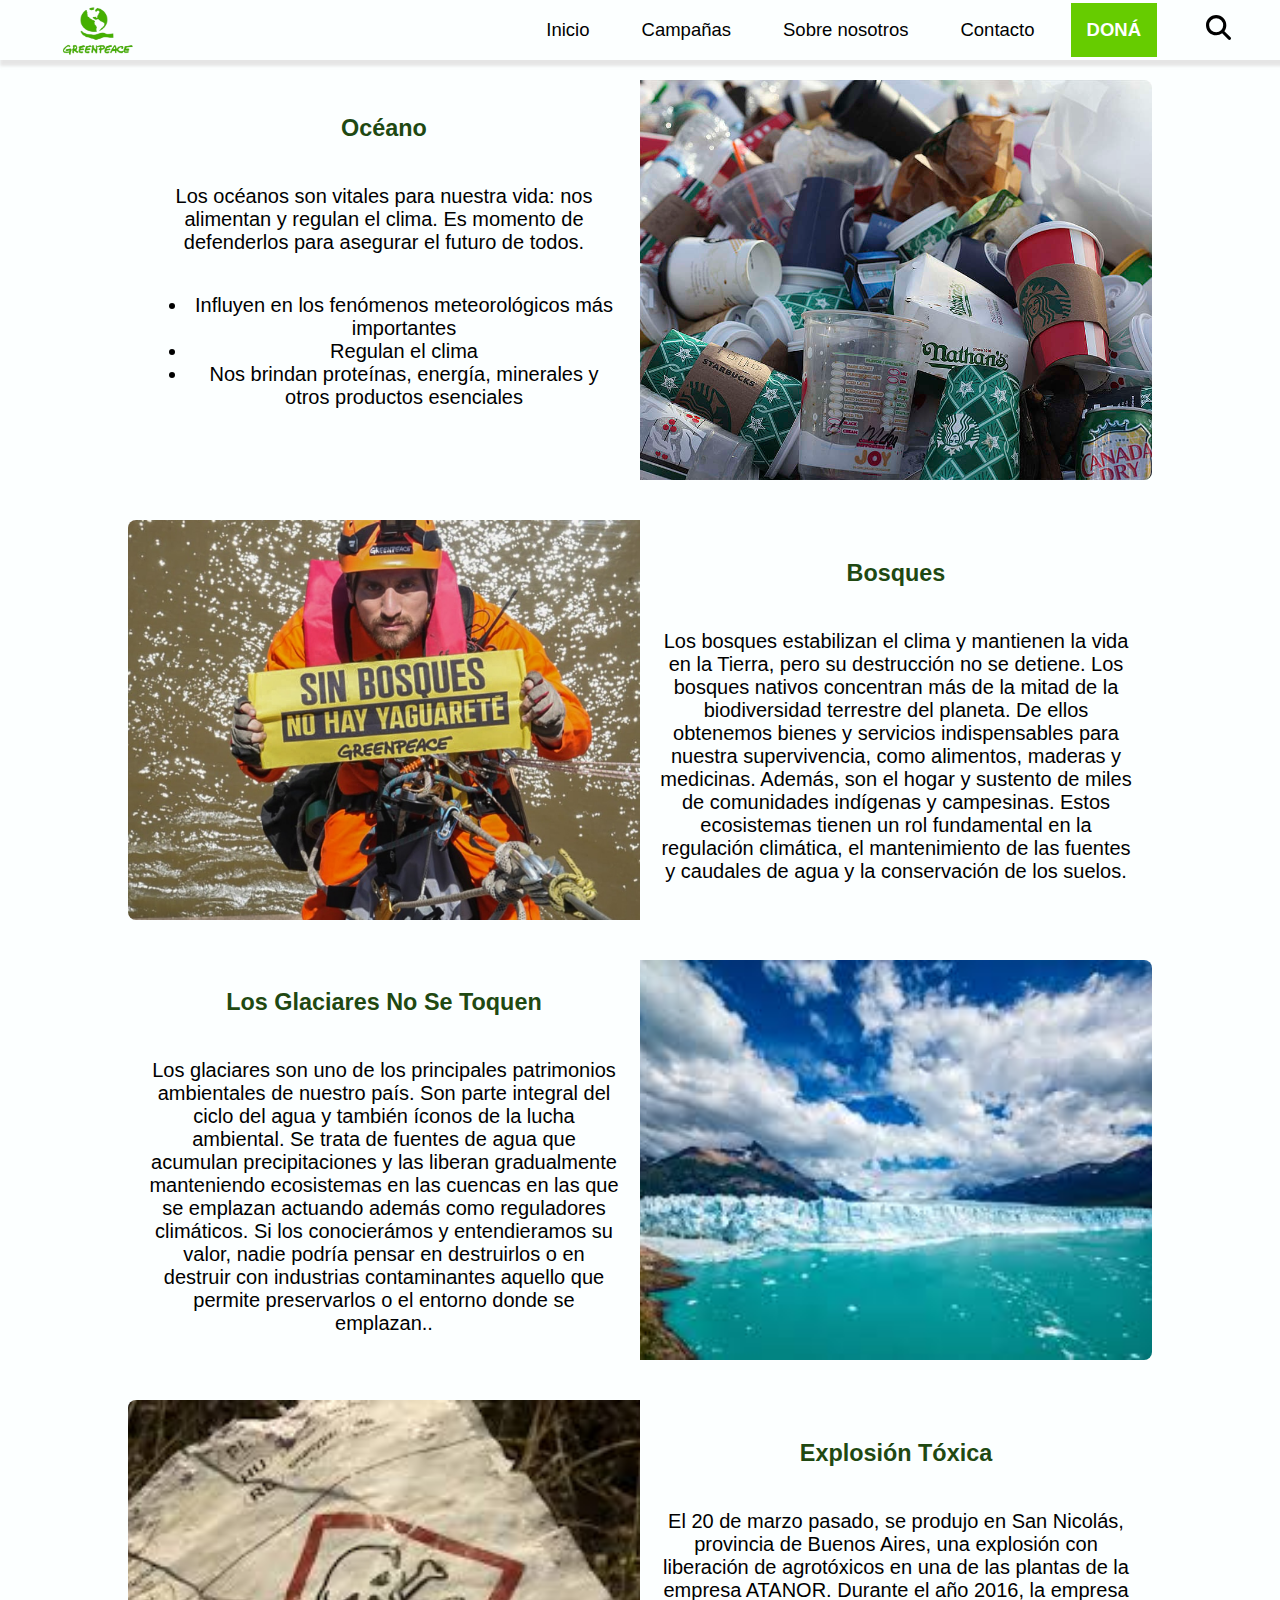
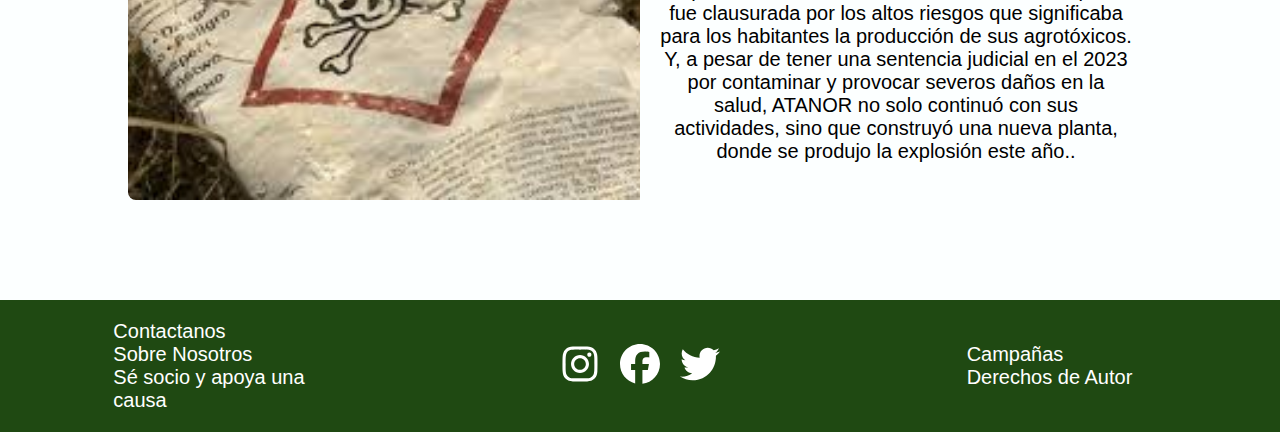
==== commit 5f0d890b: "ahoraSiUltimaVersion" ====
--- a/campanas.html
+++ b/campanas.html
@@ -19,9 +19,7 @@
             </svg>
           </li>
           <ul class="adminOpen" style="display: none">
-            <li>Crear nueva noticia</li>
-            <li>Borrar noticia nueva</li>
-            <li>Modificar noticia</li>
+            <a href="adminLogin.html">Modificar noticia</a>
             <li id="deslogear">Deslogear</li>
           </ul>
         </div>
@@ -39,7 +37,21 @@
             <a href="sobrenosotros.html">Sobre nosotros</a>
           </li>
           <li class="hero-nav-li"><a href="contacto.html">Contacto</a></li>
-          <li class="hero-nav-li donate">DONÁ</li>
+          <li class="hero-nav-li donate">
+            <a
+              href="https://app.greenpeace.org.ar/coupon/regular/forms/registration?utm_source=web&utm_medium=openSpace&utm_content=banner_home&utm_term=todos&utm_campaign=Institucional&_ga=2.223874075.1846961723.1719697129-924410726.1718218111&_gac=1.90974824.1719429317.CjwKCAjw-O6zBhASEiwAOHeGxWW0s3GY6BzreyjB_FDIliIgQuqwfJRxjuy3Mj08YCf7xbo9e6WmJxoC41AQAvD_BwE"
+              target="_blank"
+              >DONÁ</a
+            >
+          </li>
+          <input
+            class="hero-nav-li"
+            type="text"
+            name="searchInput"
+            id="searchInput"
+            style="display: none"
+          />
+          <div id="suggestions"></div>
           <li class="hero-nav-li search">
             <svg
               xmlns="http://www.w3.org/2000/svg"
@@ -56,7 +68,7 @@
     </header>
     <section class="main-content-campañas">
         <article class="card-campañas">
-            <div class="card-campañas-image">
+            <div class="card-campañas-image" id="oceano">
                 <img src="images/contaminacionEnElOceano.jpg" alt="Imagen de Contaminación en el Océano">
             </div>
             <div class="card-text-campañas">
@@ -72,21 +84,12 @@
                 <li>
                  Nos brindan proteínas, energía, minerales y otros productos esenciales
                 </li>
-                <li>
-                 El balanceo del mar en todo el planeta crea más de la mitad de nuestro oxígeno
-                </li>  
-                <li>
-                 Transportan masas de agua que superan a todos los ríos de la tierra combinados
-                </li>
-                <li>
-                 Son el hábitat y los corredores de migración de ballenas, tiburones, tortugas y otras especies
-                </li>
                   </ul>
                 </p>
             </div>
         </article>
         <article class="card-campañas">
-            <div class="card-text-campañas">
+            <div class="card-text-campañas" id="bosque">
                 <h3>Bosques</h3>
                 <p>Los bosques estabilizan el clima y mantienen la vida en la Tierra, pero su destrucción no se detiene.
                   Los bosques nativos concentran más de la mitad de la biodiversidad terrestre del planeta.
@@ -98,7 +101,7 @@
             </div>
         </article>
         <article class="card-campañas">
-            <div class="card-campañas-image">
+            <div class="card-campañas-image" id="glaciares">
                 <img src="images/LosGlaciaresNoSeToan.jpg" alt="Imagen de Los Glaciares No Se Toquen">
             </div>
             <div class="card-text-campañas">
@@ -109,7 +112,7 @@
             </div>
         </article>
         <article class="card-campañas">
-            <div class="card-text-campañas">
+            <div class="card-text-campañas" id="atanor">
                 <h3>Explosión Tóxica</h3>
                 <p>El 20 de marzo pasado, se produjo en San Nicolás, provincia de Buenos Aires, una explosión con liberación de agrotóxicos en una de las plantas de la empresa ATANOR.   Durante el año 2016, la empresa fue clausurada por los altos riesgos que significaba para los habitantes la producción de sus agrotóxicos. Y, a pesar de tener una sentencia judicial en el 2023 por contaminar y provocar severos daños en la salud, ATANOR no solo continuó con sus actividades, sino que construyó una nueva planta, donde se produjo la explosión este año..</p>
             </div>
@@ -118,54 +121,55 @@
             </div>
         </article>
     </section>
-      <footer>
-        <div class="footer-info">
-          <ul class="ul-footer-info">
-            <a class="li-footer-info" href="contacto.html" target="_blank"
-              >Contactanos</a
-            >
-            <a class="li-footer-info" href="sobrenosotros.html" target="_blank"
-              >Sobre Nosotros</a
-            >
-            <a
-              class="li-footer-info"
-              href="https://app.greenpeace.org.ar/coupon/regular/forms/registration?utm_source=web&utm_medium=openSpace&utm_content=banner_home&utm_term=todos&utm_campaign=Institucional&_ga=2.223874075.1846961723.1719697129-924410726.1718218111&_gac=1.90974824.1719429317.CjwKCAjw-O6zBhASEiwAOHeGxWW0s3GY6BzreyjB_FDIliIgQuqwfJRxjuy3Mj08YCf7xbo9e6WmJxoC41AQAvD_BwE"
-              target="_blank"
-              >Sé socio y apoya una causa</a
-            >
-          </ul>
-          <ul class="ul-footer-info-red">
-            <a class="li-footer-info" href="instagram.com"
-              ><svg xmlns="http://www.w3.org/2000/svg" viewBox="0 0 448 512">
-                <path
-                  d="M224.1 141c-63.6 0-114.9 51.3-114.9 114.9s51.3 114.9 114.9 114.9S339 319.5 339 255.9 287.7 141 224.1 141zm0 189.6c-41.1 0-74.7-33.5-74.7-74.7s33.5-74.7 74.7-74.7 74.7 33.5 74.7 74.7-33.6 74.7-74.7 74.7zm146.4-194.3c0 14.9-12 26.8-26.8 26.8-14.9 0-26.8-12-26.8-26.8s12-26.8 26.8-26.8 26.8 12 26.8 26.8zm76.1 27.2c-1.7-35.9-9.9-67.7-36.2-93.9-26.2-26.2-58-34.4-93.9-36.2-37-2.1-147.9-2.1-184.9 0-35.8 1.7-67.6 9.9-93.9 36.1s-34.4 58-36.2 93.9c-2.1 37-2.1 147.9 0 184.9 1.7 35.9 9.9 67.7 36.2 93.9s58 34.4 93.9 36.2c37 2.1 147.9 2.1 184.9 0 35.9-1.7 67.7-9.9 93.9-36.2 26.2-26.2 34.4-58 36.2-93.9 2.1-37 2.1-147.8 0-184.8zM398.8 388c-7.8 19.6-22.9 34.7-42.6 42.6-29.5 11.7-99.5 9-132.1 9s-102.7 2.6-132.1-9c-19.6-7.8-34.7-22.9-42.6-42.6-11.7-29.5-9-99.5-9-132.1s-2.6-102.7 9-132.1c7.8-19.6 22.9-34.7 42.6-42.6 29.5-11.7 99.5-9 132.1-9s102.7-2.6 132.1 9c19.6 7.8 34.7 22.9 42.6 42.6 11.7 29.5 9 99.5 9 132.1s2.7 102.7-9 132.1z"
-                /></svg
-            ></a>
-            <a class="li-footer-info" href="facebook.com"
-              ><svg xmlns="http://www.w3.org/2000/svg" viewBox="0 0 512 512">
-                <path
-                  d="M512 256C512 114.6 397.4 0 256 0S0 114.6 0 256C0 376 82.7 476.8 194.2 504.5V334.2H141.4V256h52.8V222.3c0-87.1 39.4-127.5 125-127.5c16.2 0 44.2 3.2 55.7 6.4V172c-6-.6-16.5-1-29.6-1c-42 0-58.2 15.9-58.2 57.2V256h83.6l-14.4 78.2H287V510.1C413.8 494.8 512 386.9 512 256h0z"
-                /></svg
-            ></a>
-            <a class="li-footer-info" href="twitter.com"
-              ><svg xmlns="http://www.w3.org/2000/svg" viewBox="0 0 512 512">
-                <path
-                  d="M459.4 151.7c.3 4.5 .3 9.1 .3 13.6 0 138.7-105.6 298.6-298.6 298.6-59.5 0-114.7-17.2-161.1-47.1 8.4 1 16.6 1.3 25.3 1.3 49.1 0 94.2-16.6 130.3-44.8-46.1-1-84.8-31.2-98.1-72.8 6.5 1 13 1.6 19.8 1.6 9.4 0 18.8-1.3 27.6-3.6-48.1-9.7-84.1-52-84.1-103v-1.3c14 7.8 30.2 12.7 47.4 13.3-28.3-18.8-46.8-51-46.8-87.4 0-19.5 5.2-37.4 14.3-53 51.7 63.7 129.3 105.3 216.4 109.8-1.6-7.8-2.6-15.9-2.6-24 0-57.8 46.8-104.9 104.9-104.9 30.2 0 57.5 12.7 76.7 33.1 23.7-4.5 46.5-13.3 66.6-25.3-7.8 24.4-24.4 44.8-46.1 57.8 21.1-2.3 41.6-8.1 60.4-16.2-14.3 20.8-32.2 39.3-52.6 54.3z"
-                /></svg
-            ></a>
-          </ul>
-          <ul class="ul-footer-info">
-            <a class="li-footer-info" href="campanas.html" target="_blank"
-              >Campañas</a
-            >
-            <a class="li-footer-info" href="sobrenosotros.html" target="_blank"
-              >Derechos de Autor</a
-            >
-          </ul>
-        </div>
-      </footer>
-    </section>
+  </section>
+  <footer>
+    <div class="footer-info">
+      <ul class="ul-footer-info">
+        <a class="li-footer-info" href="contacto.html" target="_blank"
+          >Contactanos</a
+        >
+        <a class="li-footer-info" href="sobrenosotros.html" target="_blank"
+          >Sobre Nosotros</a
+        >
+        <a
+          class="li-footer-info"
+          href="https://app.greenpeace.org.ar/coupon/regular/forms/registration?utm_source=web&utm_medium=openSpace&utm_content=banner_home&utm_term=todos&utm_campaign=Institucional&_ga=2.223874075.1846961723.1719697129-924410726.1718218111&_gac=1.90974824.1719429317.CjwKCAjw-O6zBhASEiwAOHeGxWW0s3GY6BzreyjB_FDIliIgQuqwfJRxjuy3Mj08YCf7xbo9e6WmJxoC41AQAvD_BwE"
+          target="_blank"
+          >Sé socio y apoya una causa</a
+        >
+      </ul>
+      <ul class="ul-footer-info-red">
+        <a class="li-footer-info" href="instagram.com"
+          ><svg xmlns="http://www.w3.org/2000/svg" viewBox="0 0 448 512">
+            <path
+              d="M224.1 141c-63.6 0-114.9 51.3-114.9 114.9s51.3 114.9 114.9 114.9S339 319.5 339 255.9 287.7 141 224.1 141zm0 189.6c-41.1 0-74.7-33.5-74.7-74.7s33.5-74.7 74.7-74.7 74.7 33.5 74.7 74.7-33.6 74.7-74.7 74.7zm146.4-194.3c0 14.9-12 26.8-26.8 26.8-14.9 0-26.8-12-26.8-26.8s12-26.8 26.8-26.8 26.8 12 26.8 26.8zm76.1 27.2c-1.7-35.9-9.9-67.7-36.2-93.9-26.2-26.2-58-34.4-93.9-36.2-37-2.1-147.9-2.1-184.9 0-35.8 1.7-67.6 9.9-93.9 36.1s-34.4 58-36.2 93.9c-2.1 37-2.1 147.9 0 184.9 1.7 35.9 9.9 67.7 36.2 93.9s58 34.4 93.9 36.2c37 2.1 147.9 2.1 184.9 0 35.9-1.7 67.7-9.9 93.9-36.2 26.2-26.2 34.4-58 36.2-93.9 2.1-37 2.1-147.8 0-184.8zM398.8 388c-7.8 19.6-22.9 34.7-42.6 42.6-29.5 11.7-99.5 9-132.1 9s-102.7 2.6-132.1-9c-19.6-7.8-34.7-22.9-42.6-42.6-11.7-29.5-9-99.5-9-132.1s-2.6-102.7 9-132.1c7.8-19.6 22.9-34.7 42.6-42.6 29.5-11.7 99.5-9 132.1-9s102.7-2.6 132.1 9c19.6 7.8 34.7 22.9 42.6 42.6 11.7 29.5 9 99.5 9 132.1s2.7 102.7-9 132.1z"
+            /></svg
+        ></a>
+        <a class="li-footer-info" href="facebook.com"
+          ><svg xmlns="http://www.w3.org/2000/svg" viewBox="0 0 512 512">
+            <path
+              d="M512 256C512 114.6 397.4 0 256 0S0 114.6 0 256C0 376 82.7 476.8 194.2 504.5V334.2H141.4V256h52.8V222.3c0-87.1 39.4-127.5 125-127.5c16.2 0 44.2 3.2 55.7 6.4V172c-6-.6-16.5-1-29.6-1c-42 0-58.2 15.9-58.2 57.2V256h83.6l-14.4 78.2H287V510.1C413.8 494.8 512 386.9 512 256h0z"
+            /></svg
+        ></a>
+        <a class="li-footer-info" href="twitter.com"
+          ><svg xmlns="http://www.w3.org/2000/svg" viewBox="0 0 512 512">
+            <path
+              d="M459.4 151.7c.3 4.5 .3 9.1 .3 13.6 0 138.7-105.6 298.6-298.6 298.6-59.5 0-114.7-17.2-161.1-47.1 8.4 1 16.6 1.3 25.3 1.3 49.1 0 94.2-16.6 130.3-44.8-46.1-1-84.8-31.2-98.1-72.8 6.5 1 13 1.6 19.8 1.6 9.4 0 18.8-1.3 27.6-3.6-48.1-9.7-84.1-52-84.1-103v-1.3c14 7.8 30.2 12.7 47.4 13.3-28.3-18.8-46.8-51-46.8-87.4 0-19.5 5.2-37.4 14.3-53 51.7 63.7 129.3 105.3 216.4 109.8-1.6-7.8-2.6-15.9-2.6-24 0-57.8 46.8-104.9 104.9-104.9 30.2 0 57.5 12.7 76.7 33.1 23.7-4.5 46.5-13.3 66.6-25.3-7.8 24.4-24.4 44.8-46.1 57.8 21.1-2.3 41.6-8.1 60.4-16.2-14.3 20.8-32.2 39.3-52.6 54.3z"
+            /></svg
+        ></a>
+      </ul>
+      <ul class="ul-footer-info">
+        <a class="li-footer-info" href="campanas.html" target="_blank"
+          >Campañas</a
+        >
+        <a class="li-footer-info" href="sobrenosotros.html" target="_blank"
+          >Derechos de Autor</a
+        >
+      </ul>
+    </div>
+  </footer>
 
     <script src="greenpeace.js"></script>
+    <script src="inputBusqueda.js"></script>
   </body>
 </html>
--- a/style.css
+++ b/style.css
@@ -6,6 +6,7 @@
   margin: 0;
   position: relative;
   font-family: "Gill Sans", "Gill Sans MT", Calibri, "Trebuchet MS", sans-serif;
+  font-size: 20px;
 }
 * {
   box-sizing: border-box;
@@ -95,11 +96,12 @@
   flex-direction: row;
   align-items: center;
   margin: 1rem;
+  justify-content: center;
   gap: 1rem;
 }
 .title-primary p {
   align-content: center;
-  width: 80%;
+  width: 60%;
   text-align: center;
   height: 120px;
   border-left: 3px solid #66cc00;
@@ -146,6 +148,9 @@
   grid-template-columns: repeat(auto-fit, minmax(180px, 1fr));
   justify-content: center;
   align-items: center;
+}
+.container {
+  width: 1200px;
 }
 .card-image {
   width: 180px;
@@ -291,6 +296,34 @@
 }
 /* ------------------------Sobre nosotros -----------------------------*/
 /* Sobre Nosotros */
+/*-------------------------Contacto--------------------------------------*/
+.contacto-title {
+  padding: 3rem;
+}
+.contacto-title p {
+  font-size: 1.4em;
+}
+.contacto-title h2 {
+  color: #1f4912;
+  font-size: 3em;
+}
+.contacto {
+  padding: 3rem;
+}
+.resaltado {
+  font-weight: bold;
+}
+.contactos h3 {
+  color: #1f4912;
+  font-size: 2em;
+}
+.contacto p {
+  font-size: 1.4em;
+}
+#imgGreenPeace {
+  width: 20%;
+}
+/*-------------------------Contacto--------------------------------------*/
 .main-content {
   display: flex;
   flex-direction: column;
@@ -453,6 +486,56 @@
 }
 
 /* administrador vision en header */
+.adminInfo {
+  margin-top: 1rem;
+  display: flex;
+  align-items: center;
+  justify-content: center;
+  height: 300px;
+  width: 1200px;
+  border-radius: 0.25rem;
+  gap: 1rem;
+  background-color: #1f4912;
+  box-shadow: 4px 4px 4px 4px rgba(7, 7, 7, 0.582);
+  position: relative;
+}
+.adminInfo h1 {
+  position: absolute;
+  font-size: 140px;
+  margin: 0;
+  z-index: 1;
+  color: rgba(185, 179, 179, 0.699);
+  rotate: 10deg;
+}
+.adminInfo input {
+  box-shadow: 4px 4px 4px 4px rgba(7, 7, 7, 0.582);
+  border-radius: 0.25rem;
+  z-index: 2;
+  background-color: rgba(255, 255, 255, 0.226);
+  transition: all 0.3s ease-in-out;
+  color: black;
+  padding: 0.5rem;
+  width: 400px;
+  height: 100px;
+}
+.adminInfo input::placeholder {
+  color: black;
+}
+.adminInfo input:focus {
+  outline: none;
+  background-color: rgb(255, 255, 255);
+}
+.select-admin-info:focus {
+  outline: none;
+  background-color: rgb(255, 255, 255);
+}
+.select-admin-info {
+  box-shadow: 4px 4px 4px 4px rgba(0, 0, 0, 0.582);
+  border-radius: 0.25rem;
+  z-index: 2;
+  background-color: rgba(255, 255, 255, 0.5);
+  transition: all 0.3s ease-in-out;
+}
 .administrator {
   width: 50px;
   height: 50px;
@@ -490,20 +573,51 @@
   list-style: none;
   padding: 15px;
 }
+#searchInput {
+  width: 120px;
+  height: 40px;
+  position: relative;
+}
+#suggestions {
+  top: 5.5%;
+  left: 79%;
+  background-color: #e3e6e6;
+  width: 180px;
+  height: auto;
+  position: absolute;
+}
+#suggestions.campanasEdit {
+  top: 3%;
+}
+@media (max-width: 1200px) {
+  .container {
+    width: 100%;
+  }
+}
 /* mediaquerys home-hero*/
 @media (max-width: 800px) {
   .two-article {
     gap: 1rem;
     grid-template-columns: repeat(2, 1fr);
   }
-}
-@media only screen and (max-width: 600px) {
-  .two-article {
-    gap: 1rem;
-    grid-template-columns: repeat(1, 1fr);
-  }
-  .one-article {
-    grid-template-columns: repeat(1, 1fr);
+  .container {
+    width: 100%;
+  }
+  .title-primary p {
+    height: auto;
+  }
+  #searchInput {
+    width: 100px;
+    height: 40px;
+    position: relative;
+  }
+  #suggestions {
+    top: 100%;
+    left: 0%;
+    background-color: #e3e6e6;
+    width: 180px;
+    height: auto;
+    position: absolute;
   }
   .hero-nav {
     box-shadow: 3px 3px 3px 3px rgba(185, 179, 179, 0.342);
@@ -531,6 +645,57 @@
     height: 30px;
     cursor: pointer;
   }
+}
+@media only screen and (max-width: 600px) {
+  #searchInput {
+    width: 100px;
+    height: 40px;
+    position: relative;
+  }
+  #suggestions {
+    top: 100%;
+    left: 0%;
+    background-color: #e3e6e6;
+    width: 180px;
+    height: auto;
+    position: absolute;
+  }
+  #suggestions.campanasEdit {
+    top: 100%;
+  }
+  .two-article {
+    gap: 1rem;
+    grid-template-columns: repeat(1, 1fr);
+  }
+  .one-article {
+    grid-template-columns: repeat(1, 1fr);
+  }
+  .hero-nav {
+    box-shadow: 3px 3px 3px 3px rgba(185, 179, 179, 0.342);
+  }
+  .nav-li {
+    display: none;
+  }
+  .nav-li.activeHamburgues {
+    transition: all 0.3s ease-in;
+    margin-right: 0;
+    display: flex;
+    flex-direction: column;
+    position: absolute;
+    right: 0.15rem;
+    width: 150px;
+    top: 64px;
+    background-color: #fcffff;
+    box-shadow: 3px 3px 3px 0px rgba(185, 179, 179, 0.342);
+    z-index: 3;
+  }
+  .hamburg-nav {
+    display: flex;
+    width: 30px;
+    margin-right: 1rem;
+    height: 30px;
+    cursor: pointer;
+  }
   .ul-footer-info-red {
     flex-direction: column;
   }
@@ -594,5 +759,31 @@
   .card-text-campañas {
     order: 1; /* Cambia el orden para poner el texto abajo en móviles */
   }
+  .adminInfo {
+    flex-direction: column;
+    width: 80%;
+  }
+  .adminInfo input {
+    width: 200px;
+  }
+  .adminInfo h1 {
+    font-size: 40px;
+  }
+  .title-primary {
+    flex-direction: column;
+  }
+  .title-primary p {
+    width: 250px;
+    height: 300px;
+  }
+  .container {
+    width: 90%;
+  }
+  .main-content {
+    padding: 2rem;
+  }
+  #imgGreenPeace {
+    width: 60%;
+  }
   /* ---------------------------------------------------------- */
 }
